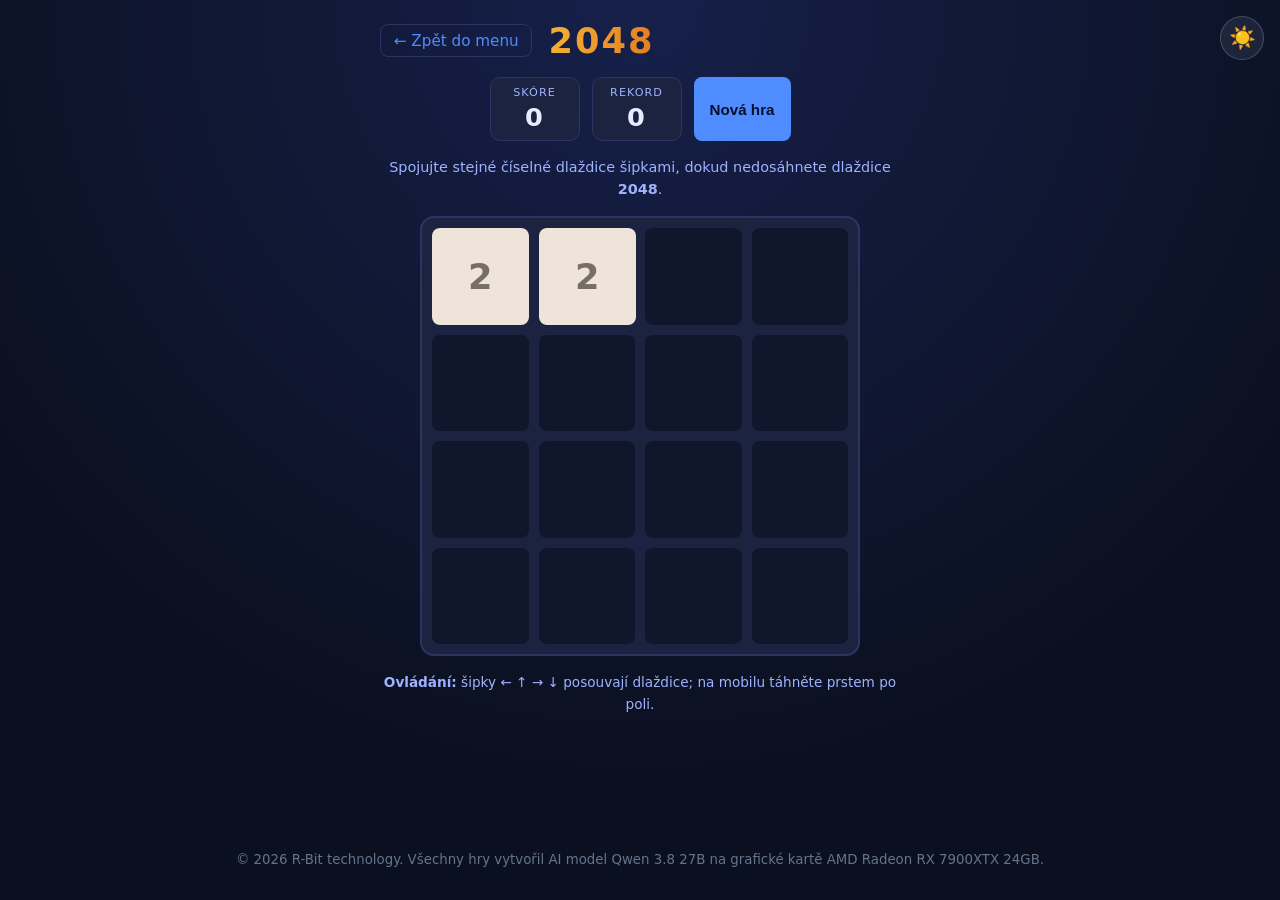
==== 2048/index.html @ 1dba9315 "feat: implement light theme toggle across all games and main menu - Added a theme switcher to toggle" ====
<!DOCTYPE html>
<html lang="cs">
<head>
  <meta charset="UTF-8">
  <meta name="viewport" content="width=device-width, initial-scale=1.0">
  <title>2048</title>
  <!-- společný přepínač motivu (tmavý / světlý) — skript běží synchronně, aby motiv platil i před vykreslením těla -->
  <link rel="stylesheet" href="../theme.css">
  <script src="../theme.js"></script>
  <!-- externí styl hry místo inline style -->
  <link rel="stylesheet" href="style.css">
  <!-- externí JS s logikou hry místo inline skriptu -->
  <script src="js.js" defer></script>
</head>
<body class="g2048-body">
  <!-- hlavička s návratem do rozcestníku -->
  <header class="g2048-header">
    <a class="back-link" href="../index.html">← Zpět do menu</a>
    <h1 class="g2048-title">2048</h1>
  </header>

  <main class="g2048-main">
    <!-- horní lišta se statistikami a tlačítkem nové hry -->
    <div class="hud">
      <div class="hud-box" aria-label="Skóre">
        <span class="hud-label">Skóre</span>
        <span class="hud-value" id="score">0</span>
      </div>

      <div class="hud-box" aria-label="Nejvyšší skóre">
        <span class="hud-label">Rekord</span>
        <span class="hud-value" id="best">0</span>
      </div>

      <button type="button" id="restartBtn" class="ctrl-btn" title="Nová hra">Nová hra</button>
    </div>

    <!-- krátké pravidlo hry nad polem -->
    <p class="rule-help">
      Spojujte stejné číselné dlaždice šipkami, dokud nedosáhnete dlaždice <strong>2048</strong>.
    </p>

    <!-- rel. obal — uvnitř je hrací pole, nad ním může být překryv stavů (výhra / konec) -->
    <div class="board-wrap">
      <!-- hrací pole: spodní vrstva = prázdná pozadí, horní vrstva = animované dlaždice -->
      <div id="board" class="g2048-board" role="grid" aria-label="Hrací pole 2048">
        <!-- statické pozadí políček, aby byla vidět mřížka i bez dlaždic -->
        <div class="grid-bg" id="gridBg" aria-hidden="true"></div>
        <!-- vrstva dlaždic, do které JS přidává a posouvá animované dlaždice -->
        <div class="tiles" id="tiles"></div>
      </div>

      <!-- stavy hry (výhra / konec) — překryv přes hrací pole, skrytý když nepotřebujeme -->
      <div class="overlay" id="overlay" hidden>
        <p class="overlay-text" id="overlayText">Konec hry</p>
        <button type="button" id="overlayBtn" class="ctrl-btn">Zkusit znovu</button>
      </div>
    </div>

    <!-- nápověda s ovládáním pod polem -->
    <p class="keys-help">
      <strong>Ovládání:</strong> šipky ← ↑ → ↓ posouvají dlaždice;
      na mobilu táhněte prstem po poli.
    </p>
  </main>

  <!-- patička s odkazem na hlavní stránku rozcestníku -->
  <footer class="g2048-footer">
    <small>© 2026 R-Bit technology. Všechny hry vytvořil AI model Qwen 3.8 27B na grafické kartě AMD Radeon RX 7900XTX 24GB.</small>
  </footer>
</body>
</html>
---- theme.css ----
/* ====== Přepínač motivu — společné styly pro menu i všechny hry ====== */
/* Tlačítko je pevně upnuto nahoře vpravo, takže je dostupné na každé stránce.
   Pozadí je neutrální poloprůhledné, aby fungovalo bez rozdílu na tmavém i světlém motivu. */
.theme-toggle {
  position: fixed;
  top: 1rem;
  right: 1rem;
  z-index: 50;
  width: 44px;
  height: 44px;
  display: inline-flex;
  align-items: center;
  justify-content: center;
  font-size: 1.35rem;
  line-height: 1;
  cursor: pointer;
  border-radius: 50%;
  border: 1px solid rgba(120, 130, 150, 0.45);
  background: rgba(120, 130, 150, 0.16);
  color: inherit;
  transition: transform 0.12s ease, background 0.15s ease;
}

/* jemná odezva na najetí a stisknutí */
.theme-toggle:hover {
  transform: scale(1.08);
  background: rgba(120, 130, 150, 0.28);
}

.theme-toggle:active {
  transform: scale(0.94);
}
---- 2048/style.css ----
/* ====== 2048 — vlastní proměnné barev, aby hra nezávisela na rozcestníku ====== */
.g2048-body,
.g2048-body * {
  box-sizing: border-box;
}

.g2048-body {
  --bg: #0b1020;
  --bg-panel: #1b2340;
  --border: #2b3561;
  --fg: #e6ecff;
  --accent: #4f8cff;
  --cell-empty: #10162b;
  --cell-base: #2a3458;

  margin: 0;
  min-height: 100vh;
  background: radial-gradient(circle at top, #16204a 0%, var(--bg) 70%);
  color: var(--fg);
  font-family: "Segoe UI", system-ui, -apple-system, sans-serif;
  display: flex;
  flex-direction: column;
  align-items: center;
  padding: 1.25rem 1rem 2rem;
}

/* hlavička s názvem hry a odkazem zpět */
.g2048-header {
  display: flex;
  align-items: center;
  gap: 1rem;
  width: 100%;
  max-width: 520px;
  margin-bottom: 1rem;
}

.back-link {
  color: var(--accent);
  text-decoration: none;
  font-size: 0.95rem;
  padding: 0.4rem 0.8rem;
  border: 1px solid var(--border);
  border-radius: 8px;
  transition: background 0.15s ease;
}

.back-link:hover {
  background: color-mix(in srgb, var(--accent) 15%, transparent);
}

.g2048-title {
  margin: 0;
  font-size: 2.2rem;
  letter-spacing: 2px;
  background: linear-gradient(90deg, #f2b134, #e67e22);
  -webkit-background-clip: text;
  background-clip: text;
  color: transparent;
}

/* hlavní rozložení — sloupec uprostřed */
.g2048-main {
  display: flex;
  flex-direction: column;
  gap: 1rem;
  align-items: center;
  width: 100%;
  max-width: 520px;
}

/* horní lišta se statistikami a tlačítkem nové hry */
.hud {
  display: flex;
  align-items: stretch;
  gap: 0.75rem;
  flex-wrap: wrap;
  justify-content: center;
}

/* jeden ukazatel (skóre / rekord) — tmavý displej */
.hud-box {
  display: flex;
  flex-direction: column;
  align-items: center;
  gap: 0.2rem;
  padding: 0.5rem 1rem;
  background: var(--bg-panel);
  border: 1px solid var(--border);
  border-radius: 10px;
  min-width: 90px;
}

.hud-label {
  font-size: 0.7rem;
  text-transform: uppercase;
  letter-spacing: 1px;
  color: #9fb2ff;
}

.hud-value {
  font-size: 1.6rem;
  font-weight: 700;
  font-variant-numeric: tabular-nums;
  letter-spacing: 1px;
}

/* tlačítko nové hry v liště */
.ctrl-btn {
  padding: 0.6rem 1rem;
  background: var(--accent);
  color: #06102a;
  border: none;
  border-radius: 8px;
  font-size: 0.95rem;
  font-weight: 600;
  cursor: pointer;
  transition: filter 0.15s ease, transform 0.1s ease;
}

.ctrl-btn:hover {
  filter: brightness(1.1);
}

.ctrl-btn:active {
  transform: translateY(1px);
}

/* krátké pravidlo hry nad polem */
.rule-help {
  margin: 0;
  font-size: 0.9rem;
  color: #9fb2ff;
  text-align: center;
  line-height: 1.5;
}

/* relativní obal pro hrací pole + překryv stavů */
.board-wrap {
  position: relative;
  width: 100%;
  max-width: 440px;
}

/* hrací pole — relativní kontejner se dvěma vrstvami (pozadí + dlaždice) */
.g2048-board {
  --pad: 10px; /* vnitřní okraj; musí odpovídat inset vrstvy dlaždic */
  position: relative;
  padding: var(--pad);
  background: var(--bg-panel);
  border: 2px solid var(--border);
  border-radius: 14px;
  touch-action: none; /* zamezuje scrollu stránky při tažení po poli */
}

/* spodní vrstva — statické pozadí políček 4x4, dává poli rozměr a mřížku */
.grid-bg {
  display: grid;
  grid-template-columns: repeat(4, minmax(0, 1fr));
  gap: 10px;
}

/* jedno prázdné pozadí políčka (čtverec přes aspect-ratio) */
.bg-cell {
  aspect-ratio: 1 / 1;
  border-radius: 8px;
  background: var(--cell-empty);
}

/* horní vrstva — absolutně položená nad pozadí, nese animované dlaždice */
.tiles {
  position: absolute;
  inset: var(--pad); /* zarovnání s obsahem pole (vnitřní okraj) */
}

/* jedna dlaždice — absolutně položená, positionuje ji JS přes left/top */
.tile {
  position: absolute;
  display: flex;
  align-items: center;
  justify-content: center;
  font-size: clamp(1.3rem, 6vw, 2.2rem);
  font-weight: 700;
  user-select: none;
  border-radius: 8px;
  color: #f9f6f2;
  /* plynulý posun při tahu; rozměry se mění jen při změně velikosti okna */
  transition: left 0.13s ease-in-out, top 0.13s ease-in-out,
              width 0.13s ease, height 0.13s ease;
  will-change: transform;
}

/* objev nové dlaždice — jemné zvětšení od nuly */
@keyframes dlazdice-objev {
  from { transform: scale(0); }
  to   { transform: scale(1); }
}

/* dlaždice vzniklá sloučením — mírné „vyfouknutí" dolehnutí */
@keyframes dlazdice-pop {
  0%   { transform: scale(0); }
  60%  { transform: scale(1.15); }
  100% { transform: scale(1); }
}

.tile.new    { animation: dlazdice-objev 0.18s ease; }
.tile.merged { animation: dlazdice-pop 0.2s ease; }

/* barvy jednotlivých hodnot dlaždic (klasická paleta 2048) */
.tile.v-2    { background: #eee4da; color: #776e65; }
.tile.v-4    { background: #ede0c8; color: #776e65; }
.tile.v-8    { background: #f2b179; color: #f9f6f2; }
.tile.v-16   { background: #f59563; color: #f9f6f2; }
.tile.v-32   { background: #f67c5f; color: #f9f6f2; }
.tile.v-64   { background: #f65e3b; color: #f9f6f2; }
.tile.v-128  { background: #edcf72; color: #f9f6f2; font-size: clamp(1.1rem, 5vw, 1.9rem); }
.tile.v-256  { background: #edcc61; color: #f9f6f2; font-size: clamp(1.1rem, 5vw, 1.9rem); }
.tile.v-512  { background: #edc850; color: #f9f6f2; font-size: clamp(1.1rem, 5vw, 1.9rem); }
.tile.v-1024 { background: #edc53f; color: #f9f6f2; font-size: clamp(0.9rem, 4vw, 1.5rem); }

/* dlaždice 2048 a vyšší — zlaté zvýraznění pro úspěch */
.tile.v-max  {
  background: linear-gradient(135deg, #ffd54f, #ff8f00);
  color: #3a2a00;
  font-size: clamp(0.9rem, 4vw, 1.5rem);
}

/* překryv stavů (výhra / konec) nad herním polem */
.overlay {
  position: absolute;
  inset: 0;
  display: flex;
  flex-direction: column;
  align-items: center;
  justify-content: center;
  gap: 1rem;
  background: rgba(5, 8, 22, 0.78);
  border-radius: 14px;
  backdrop-filter: blur(2px);
}

.overlay-text {
  margin: 0;
  font-size: 1.5rem;
  font-weight: 700;
  text-align: center;
  padding: 0 1rem;
}

/* při skrytí overlay (hidden) odpojíme i zobrazení */
.overlay[hidden] {
  display: none;
}

/* nápověda s ovládáním pod polem */
.keys-help {
  margin: 0;
  font-size: 0.85rem;
  color: #9fb2ff;
  line-height: 1.6;
  text-align: center;
}

/* patička rozcestníku */
.g2048-footer {
  margin-top: auto;
  padding-top: 2rem;
  color: #64748b;
}

/* ====== Světlý motiv 2048 (aktivuje se přes html[data-motiv="svetly"]) ====== */
/* Přepíšeme barevné proměnné na světlou paletu; dlaždice si drží vlastní barvy. */
html[data-motiv="svetly"] .g2048-body {
  --bg: #eef2f8;
  --bg-panel: #ffffff;
  --border: #cbd5e1;
  --fg: #1e293b;
  --accent: #2563eb;
  --cell-empty: #dbe2ec;
  --cell-base: #c3cede;
}

/* světlé pozadí stránky a viditelná plocha hracího pole */
html[data-motiv="svetly"] .g2048-body {
  background: radial-gradient(circle at top, #ffffff 0%, var(--bg) 70%);
}

/* nadpis — tmavší zlatý gradient pro čitelnost na světlém pozadí */
html[data-motiv="svetly"] .g2048-title {
  background: linear-gradient(90deg, #d97706, #c2410c);
  -webkit-background-clip: text;
  background-clip: text;
}

/* popisky ukazatelů a nápovědy — tmavé odstíny pro kontrast */
html[data-motiv="svetly"] .hud-label,
html[data-motiv="svetly"] .rule-help,
html[data-motiv="svetly"] .keys-help {
  color: #475569;
}

/* překryv stavů — světlé poloprůhledné místo tmavého */
html[data-motiv="svetly"] .overlay {
  background: rgba(255, 255, 255, 0.82);
}

/* tlačítko akcentu — tmavý text zůstává čitelný i na světlém motivu */
html[data-motiv="svetly"] .ctrl-btn {
  color: #ffffff;
}

/* patička — čitelný tmavý odstín */
html[data-motiv="svetly"] .g2048-footer {
  color: #64748b;
}
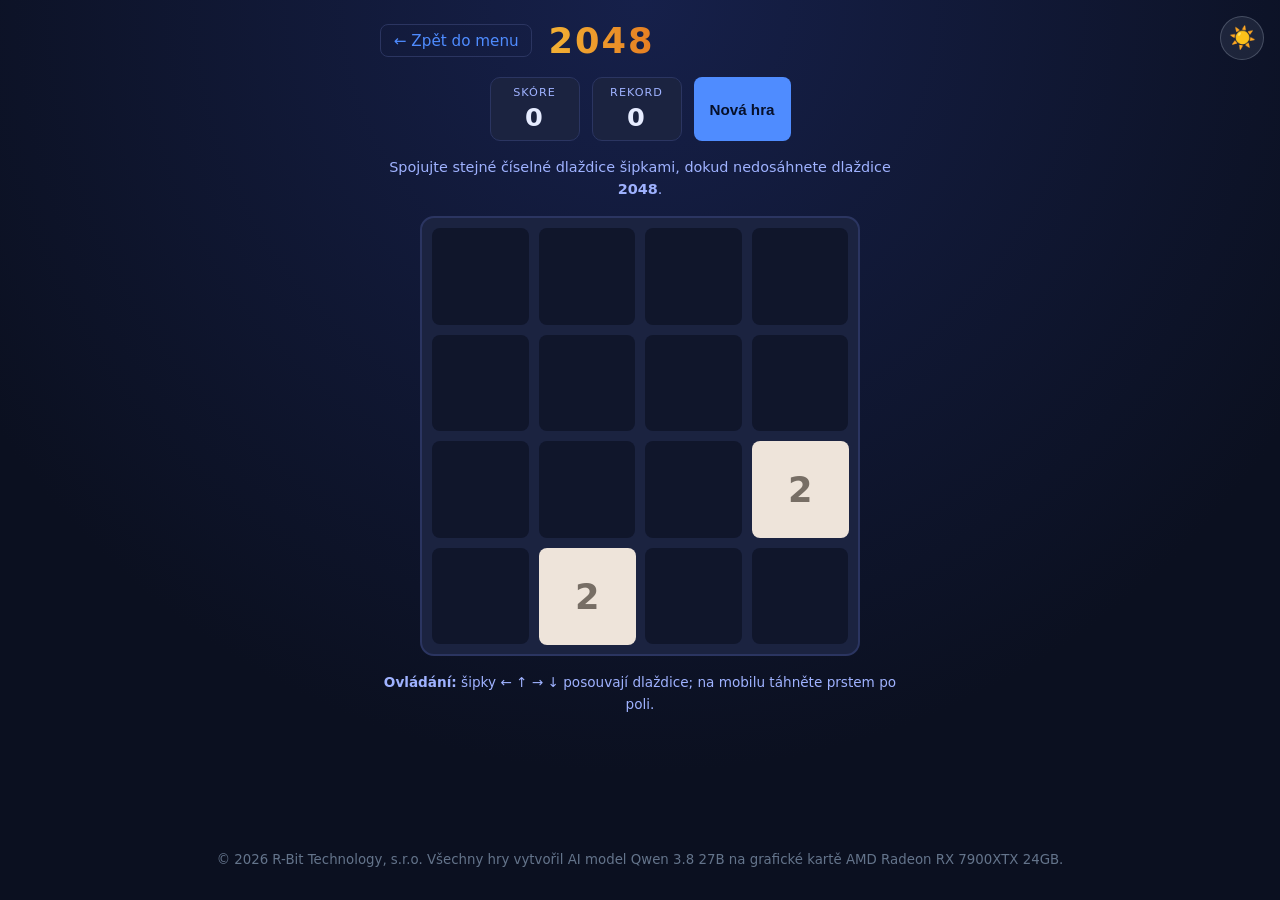
==== commit c25ef0fa: "fix: opravit název společnosti v patičkách všech her" ====
--- a/2048/index.html
+++ b/2048/index.html
@@ -66,7 +66,7 @@
 
   <!-- patička s odkazem na hlavní stránku rozcestníku -->
   <footer class="g2048-footer">
-    <small>© 2026 R-Bit technology. Všechny hry vytvořil AI model Qwen 3.8 27B na grafické kartě AMD Radeon RX 7900XTX 24GB.</small>
+    <small>© 2026 R-Bit Technology, s.r.o. Všechny hry vytvořil AI model Qwen 3.8 27B na grafické kartě AMD Radeon RX 7900XTX 24GB.</small>
   </footer>
 </body>
 </html>
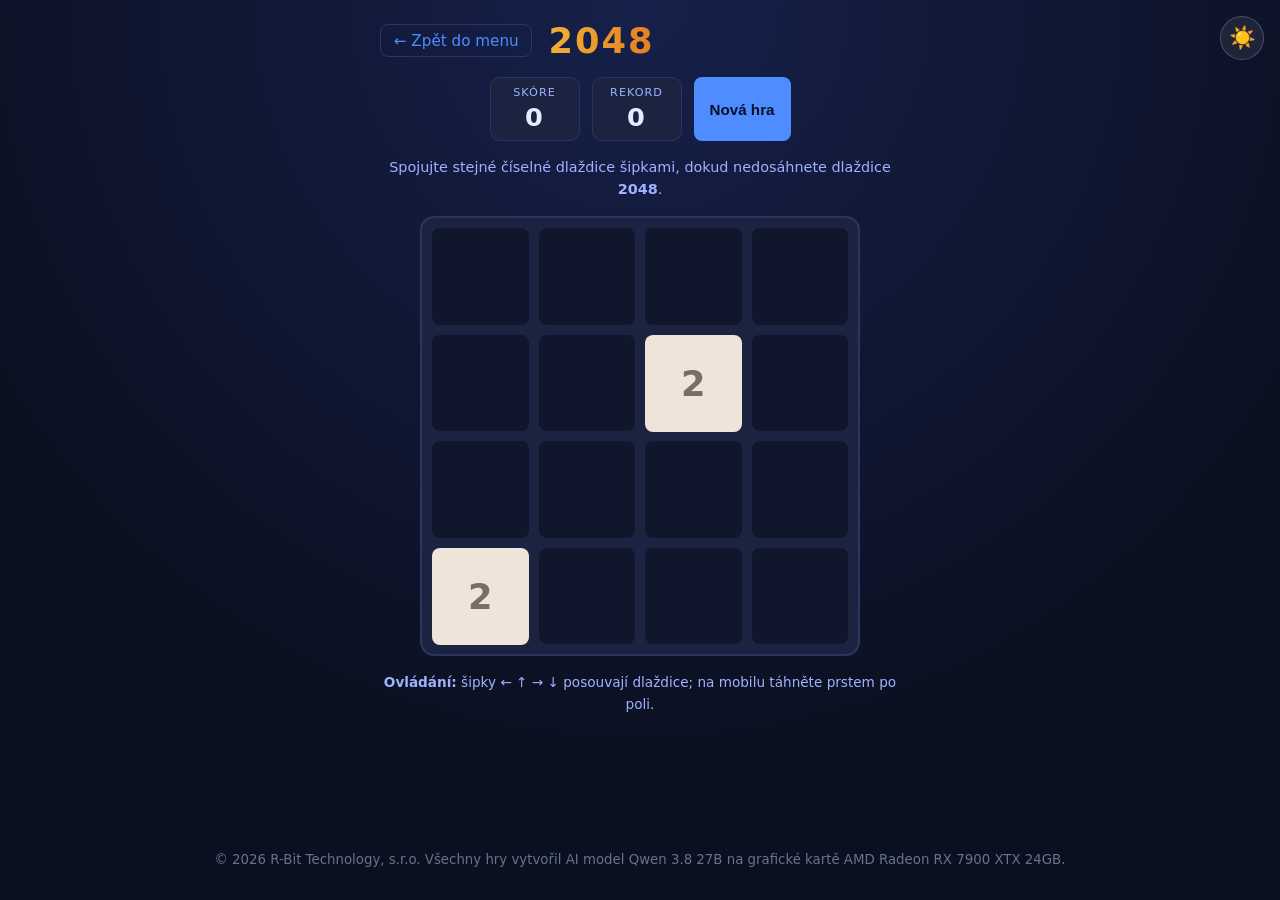
==== commit 28aa13e3: "fix: opravit překlep v názvu grafické karty v patičkách her" ====
--- a/2048/index.html
+++ b/2048/index.html
@@ -66,7 +66,7 @@
 
   <!-- patička s odkazem na hlavní stránku rozcestníku -->
   <footer class="g2048-footer">
-    <small>© 2026 R-Bit Technology, s.r.o. Všechny hry vytvořil AI model Qwen 3.8 27B na grafické kartě AMD Radeon RX 7900XTX 24GB.</small>
+    <small>© 2026 R-Bit Technology, s.r.o. Všechny hry vytvořil AI model Qwen 3.8 27B na grafické kartě AMD Radeon RX 7900 XTX 24GB.</small>
   </footer>
 </body>
 </html>
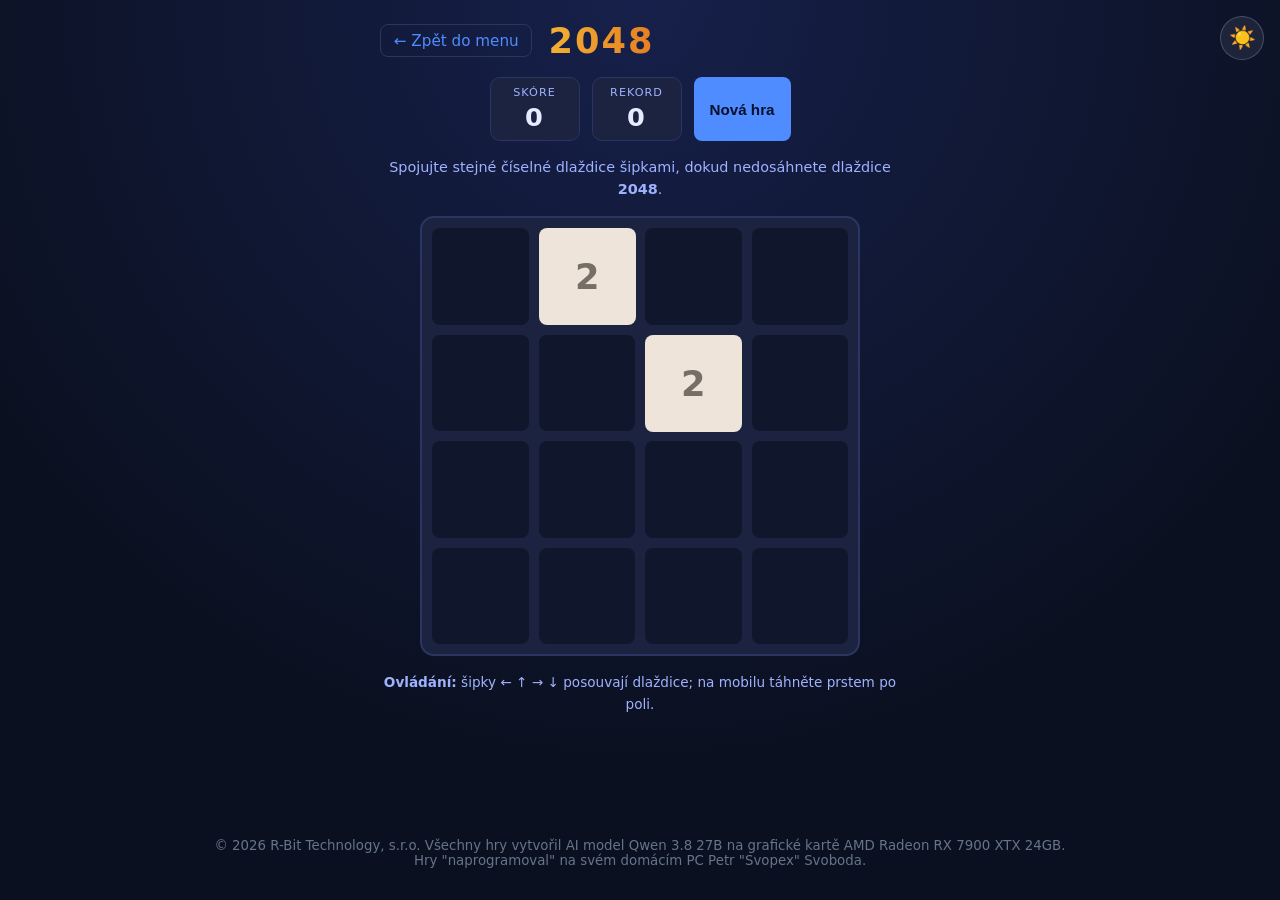
==== commit b0e1fb59: "Add "Karetní pexeso" game and update footers across all games - Introduced a new game "Karetní pexes" ====
--- a/2048/index.html
+++ b/2048/index.html
@@ -67,6 +67,7 @@
   <!-- patička s odkazem na hlavní stránku rozcestníku -->
   <footer class="g2048-footer">
     <small>© 2026 R-Bit Technology, s.r.o. Všechny hry vytvořil AI model Qwen 3.8 27B na grafické kartě AMD Radeon RX 7900 XTX 24GB.</small>
+    <small>Hry "naprogramoval" na svém domácím PC Petr "Svopex" Svoboda.</small>
   </footer>
 </body>
 </html>
--- a/2048/style.css
+++ b/2048/style.css
@@ -265,6 +265,12 @@
   margin-top: auto;
   padding-top: 2rem;
   color: #64748b;
+  text-align: center;
+}
+
+/* každý řádek v patičce na samostatném řádku */
+.g2048-footer small {
+  display: block;
 }
 
 /* ====== Světlý motiv 2048 (aktivuje se přes html[data-motiv="svetly"]) ====== */
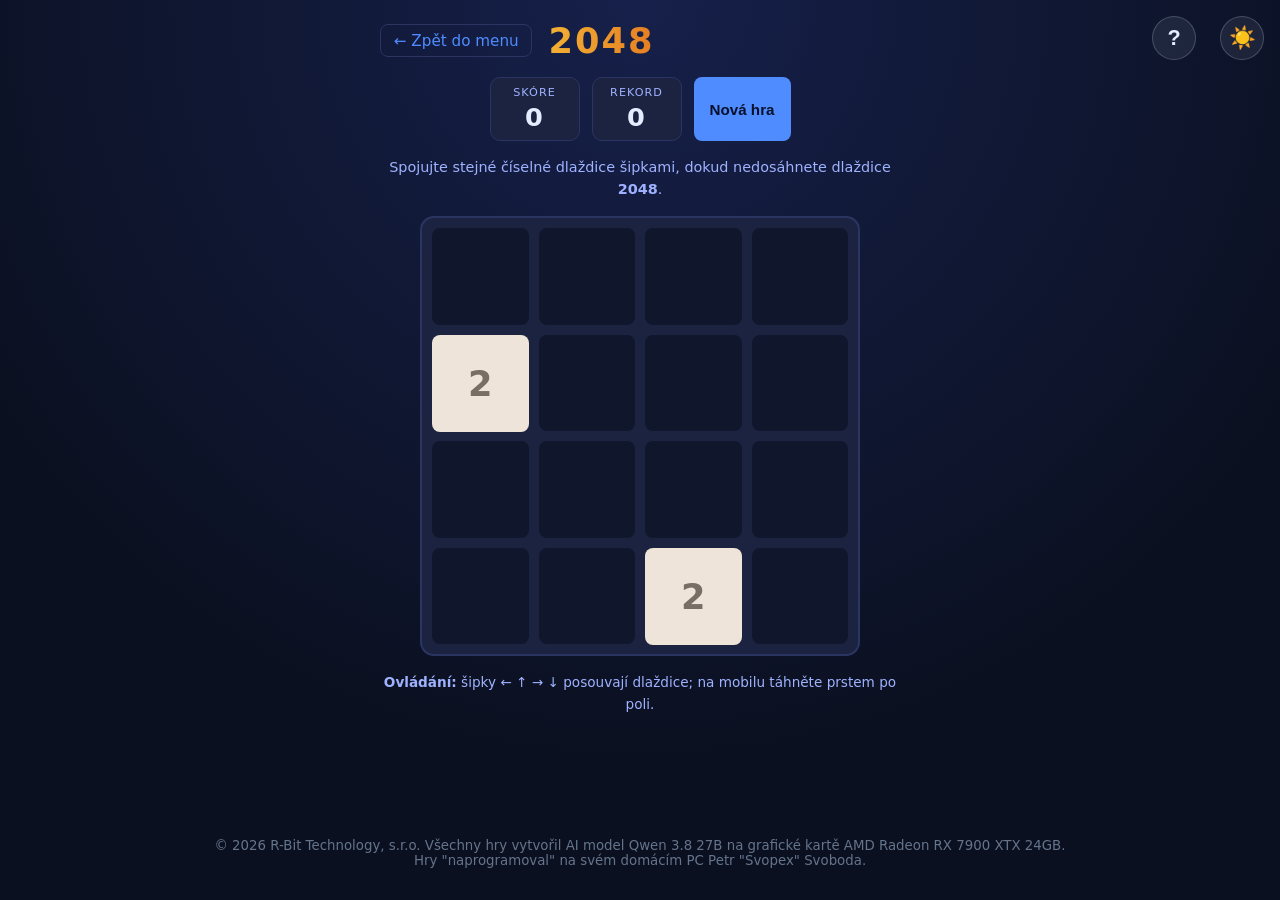
==== commit 6c9395ac: "Add info modal functionality with CSS and JavaScript - Implemented a fixed info button that opens a " ====
--- a/2048/index.html
+++ b/2048/index.html
@@ -7,12 +7,54 @@
   <!-- společný přepínač motivu (tmavý / světlý) — skript běží synchronně, aby motiv platil i před vykreslením těla -->
   <link rel="stylesheet" href="../theme.css">
   <script src="../theme.js"></script>
+  <!-- společné info okno: styly tlačítka a modálního dialogu s popisem hry -->
+  <link rel="stylesheet" href="../info.css">
   <!-- externí styl hry místo inline style -->
   <link rel="stylesheet" href="style.css">
   <!-- externí JS s logikou hry místo inline skriptu -->
   <script src="js.js" defer></script>
+  <!-- společné info okno: logika otevírání/zavírání modálního dialogu -->
+  <script src="../info.js" defer></script>
 </head>
 <body class="g2048-body">
+  <!-- info tlačítko — otevře okno s popisem, pravidly a ovládáním hry -->
+  <button type="button" class="info-toggle" aria-label="Informace o hře" title="Jak se hra hraje">?</button>
+
+  <!-- info okno: statický obsah s popisem, pravidly, ovládáním a nastavením -->
+  <div class="info-modal" id="infoModal" role="dialog" aria-modal="true" aria-labelledby="infoTitle" hidden>
+    <div class="info-panel">
+      <div class="info-head">
+        <h2 class="info-title" id="infoTitle">🔢 2048</h2>
+        <button type="button" class="info-close" aria-label="Zavřít informace">✕</button>
+      </div>
+
+      <p>Skládejte dlaždice s mocninami dvou posunováním po mřížce. Stejné dlaždice se při srážce spojí na dvojnásobek; cílem je vytvořit dlaždice 2048.</p>
+
+      <h3 class="info-section">Pravidla</h3>
+      <ul class="info-list">
+        <li>Hrajete na mřížce 4 × 4 dlaždic.</li>
+        <li>Každým tahem posunete všechny dlaždice jedním směrem (vlevo, vpravo, nahoru, dolů).</li>
+        <li>Dvě dlaždice se stejnou hodnotou se při srážce sloučí a zdvojnásobí; z toho získáte body.</li>
+        <li>Po každém tahu se na náhodném volném místě objeví nová dlaždice (většinou 2, občas 4).</li>
+        <li>Vyhraje, kdo dosáhne dlaždice 2048; hra končí, když už není možné žádný tah udělat.</li>
+      </ul>
+
+      <h3 class="info-section">Ovládání</h3>
+      <ul class="info-list">
+        <li>Šipky — posun dlaždic do zvoleného směru</li>
+        <li>Dotyk / tažení (swipe) na mobilu — stejný efekt jako šipky</li>
+        <li>Tlačítko <em>Nová hra</em> — resetuje mřížku a skóre</li>
+      </ul>
+
+      <h3 class="info-section">Nastavení hry</h3>
+      <ul class="info-list">
+        <li>Mřížka je pevně 4 × 4 a cílem vždy dlaždice 2048.</li>
+        <li>Dlačdice se sloučí s plynulou animací posunu a „vyfouknutím" nové hodnoty.</li>
+        <li>Rekord (nejvyšší skóre) se ukládá do prohlížeče a přežije zavření stránky.</li>
+      </ul>
+    </div>
+  </div>
+
   <!-- hlavička s návratem do rozcestníku -->
   <header class="g2048-header">
     <a class="back-link" href="../index.html">← Zpět do menu</a>
--- a/info.css
+++ b/info.css
@@ -0,0 +1,144 @@
+/* ====== Společné info okno — tlačítko "?" + modální dialog s popisem hry ====== */
+/* Tlačítko je pevně upnuto nahoře vpravo vedle přepínače motivu,
+   aby bylo dostupné na každé stránce bez ohledu na rozložení hry. */
+.info-toggle {
+  position: fixed;
+  top: 1rem;
+  right: 5.25rem; /* vlevo od tlačítka motivu (44px + mezera) */
+  z-index: 50;
+  width: 44px;
+  height: 44px;
+  display: inline-flex;
+  align-items: center;
+  justify-content: center;
+  font-size: 1.35rem;
+  line-height: 1;
+  font-weight: 700;
+  cursor: pointer;
+  border-radius: 50%;
+  border: 1px solid rgba(120, 130, 150, 0.45);
+  background: rgba(120, 130, 150, 0.16);
+  color: inherit;
+  transition: transform 0.12s ease, background 0.15s ease;
+}
+
+/* jemná odezva na najetí a stisknutí — stejná jako u přepínače motivu */
+.info-toggle:hover {
+  transform: scale(1.08);
+  background: rgba(120, 130, 150, 0.28);
+}
+
+.info-toggle:active {
+  transform: scale(0.94);
+}
+
+/* ====== Modální dialog s popisem hry ====== */
+/* Překryv (backdrop) zakryje celou stránku a tlumí pozadí. */
+.info-modal {
+  position: fixed;
+  inset: 0;
+  z-index: 100;
+  display: flex;
+  align-items: center;
+  justify-content: center;
+  padding: 1rem;
+  background: rgba(8, 12, 24, 0.6);
+  backdrop-filter: blur(3px);
+}
+
+/* skrytý stav — dialog se zobrazuje přes hidden atribut */
+.info-modal[hidden] {
+  display: none;
+}
+
+/* vnitřní panel s obsahem — omezená šířka a výška s vlastním scrollem */
+.info-panel {
+  width: 100%;
+  max-width: 560px;
+  max-height: min(80vh, 720px);
+  overflow-y: auto;
+  background: var(--info-bg, #1e293b);
+  color: var(--info-fg, #e2e8f0);
+  border: 1px solid var(--info-border, #334155);
+  border-radius: 14px;
+  box-shadow: 0 20px 50px rgba(0, 0, 0, 0.45);
+  padding: 1.5rem 1.75rem 1.75rem;
+  font-family: "Segoe UI", system-ui, -apple-system, sans-serif;
+}
+
+/* záhlaví panelu — název hry a zavírací tlačítko vedle sebe */
+.info-head {
+  display: flex;
+  align-items: center;
+  justify-content: space-between;
+  gap: 1rem;
+  margin-bottom: 1rem;
+}
+
+.info-title {
+  margin: 0;
+  font-size: 1.4rem;
+  font-weight: 700;
+}
+
+/* kruhové zavírací tlačítko vpravo nahoře */
+.info-close {
+  width: 36px;
+  height: 36px;
+  flex: none;
+  display: inline-flex;
+  align-items: center;
+  justify-content: center;
+  font-size: 1.25rem;
+  line-height: 1;
+  cursor: pointer;
+  border-radius: 50%;
+  border: 1px solid var(--info-border, #334155);
+  background: transparent;
+  color: inherit;
+  transition: background 0.15s ease, transform 0.12s ease;
+}
+
+.info-close:hover {
+  background: rgba(120, 130, 150, 0.2);
+  transform: scale(1.08);
+}
+
+/* nadpisy jednotlivých sekcí (Pravidla / Ovládání / Nastavení) */
+.info-section {
+  margin: 1.1rem 0 0.4rem;
+  font-size: 1.02rem;
+  font-weight: 600;
+  color: var(--info-accent, #38bdf8);
+}
+
+/* textový odstavec v popisu */
+.info-panel p {
+  margin: 0.4rem 0;
+  line-height: 1.55;
+}
+
+/* odrážkový seznam — např. pravidla nebo možnosti nastavení */
+.info-list {
+  margin: 0.3rem 0 0.6rem;
+  padding-left: 1.3rem;
+  line-height: 1.55;
+}
+
+/* zkrácený popisek pod odstavcem (např. vysvětlení kláves) */
+.info-note {
+  margin-top: 0.25rem;
+  font-size: 0.9rem;
+  opacity: 0.8;
+}
+
+/* ====== Přizpůsobení světlému motivu ====== */
+/* Každá hra si může definovat vlastní proměnné --info-*;
+   výchozí hodnoty pro světlý motiv přepíšeme tady, aby dialog
+   fungoval na stránkách, které tyto proměnné sami nezadávají. */
+html[data-motiv="svetly"] .info-panel {
+  --info-bg: #ffffff;
+  --info-fg: #1e293b;
+  --info-border: #cbd5e1;
+  --info-accent: #0284c7;
+}
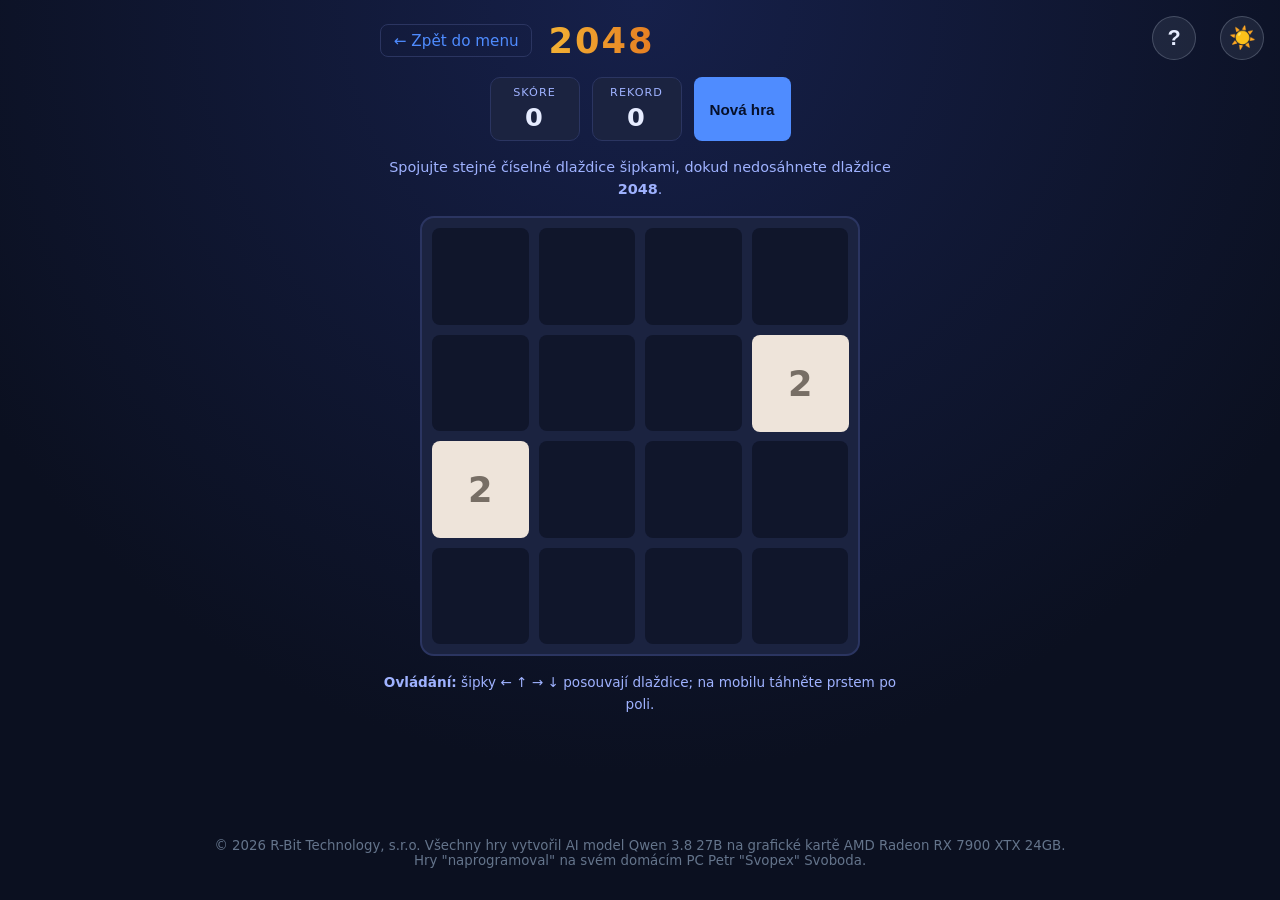
==== commit 3c5a3545: "Uprava cestiny." ====
--- a/2048/index.html
+++ b/2048/index.html
@@ -49,7 +49,7 @@
       <h3 class="info-section">Nastavení hry</h3>
       <ul class="info-list">
         <li>Mřížka je pevně 4 × 4 a cílem vždy dlaždice 2048.</li>
-        <li>Dlačdice se sloučí s plynulou animací posunu a „vyfouknutím" nové hodnoty.</li>
+        <li>Dlaždice se sloučí s plynulou animací posunu a „vyfouknutím" nové hodnoty.</li>
         <li>Rekord (nejvyšší skóre) se ukládá do prohlížeče a přežije zavření stránky.</li>
       </ul>
     </div>
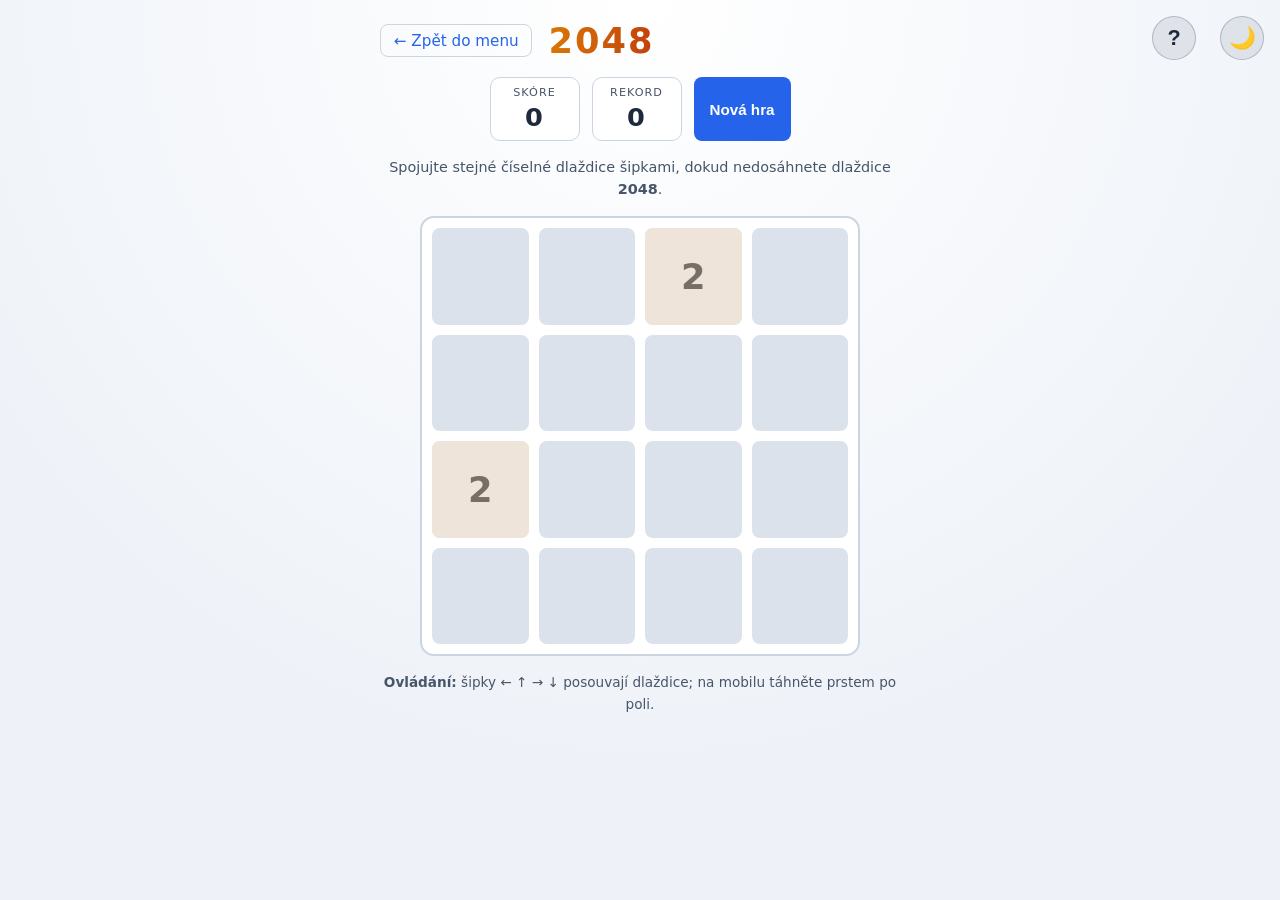
==== commit 46b50a4c: "fix: odstranit patičky s autorskými poznámkami ze všech herních stránek" ====
--- a/2048/index.html
+++ b/2048/index.html
@@ -105,11 +105,5 @@
       na mobilu táhněte prstem po poli.
     </p>
   </main>
-
-  <!-- patička s odkazem na hlavní stránku rozcestníku -->
-  <footer class="g2048-footer">
-    <small>© 2026 R-Bit Technology, s.r.o. Všechny hry vytvořil AI model Qwen 3.8 27B na grafické kartě AMD Radeon RX 7900 XTX 24GB.</small>
-    <small>Hry "naprogramoval" na svém domácím PC Petr "Svopex" Svoboda.</small>
-  </footer>
 </body>
 </html>
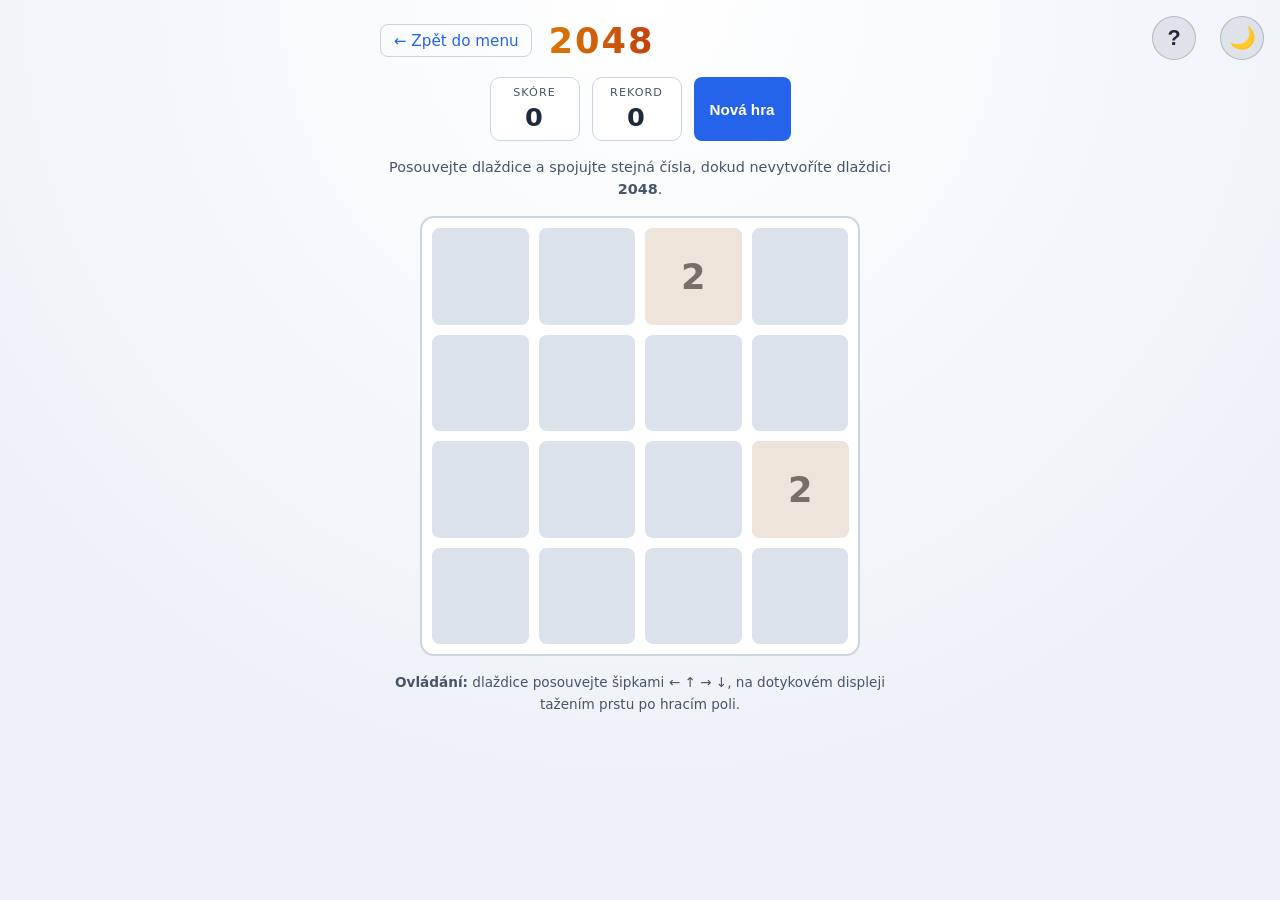
==== commit a13cb531: "Refactor game messages and UI text for clarity and consistency across multiple games - Updated end g" ====
--- a/2048/index.html
+++ b/2048/index.html
@@ -18,7 +18,7 @@
 </head>
 <body class="g2048-body">
   <!-- info tlačítko — otevře okno s popisem, pravidly a ovládáním hry -->
-  <button type="button" class="info-toggle" aria-label="Informace o hře" title="Jak se hra hraje">?</button>
+  <button type="button" class="info-toggle" aria-label="Informace o hře" title="Jak hrát">?</button>
 
   <!-- info okno: statický obsah s popisem, pravidly, ovládáním a nastavením -->
   <div class="info-modal" id="infoModal" role="dialog" aria-modal="true" aria-labelledby="infoTitle" hidden>
@@ -28,29 +28,30 @@
         <button type="button" class="info-close" aria-label="Zavřít informace">✕</button>
       </div>
 
-      <p>Skládejte dlaždice s mocninami dvou posunováním po mřížce. Stejné dlaždice se při srážce spojí na dvojnásobek; cílem je vytvořit dlaždice 2048.</p>
+      <p>Posouvejte číselné dlaždice po mřížce a spojujte stejné hodnoty do vyšších mocnin dvou. Cílem je vytvořit dlaždici 2048.</p>
 
       <h3 class="info-section">Pravidla</h3>
       <ul class="info-list">
-        <li>Hrajete na mřížce 4 × 4 dlaždic.</li>
-        <li>Každým tahem posunete všechny dlaždice jedním směrem (vlevo, vpravo, nahoru, dolů).</li>
-        <li>Dvě dlaždice se stejnou hodnotou se při srážce sloučí a zdvojnásobí; z toho získáte body.</li>
-        <li>Po každém tahu se na náhodném volném místě objeví nová dlaždice (většinou 2, občas 4).</li>
-        <li>Vyhraje, kdo dosáhne dlaždice 2048; hra končí, když už není možné žádný tah udělat.</li>
+        <li>Hraje se na mřížce 4 × 4 políčka. Na začátku jsou na ní dvě dlaždice.</li>
+        <li>Každým tahem posunete všechny dlaždice co nejdál jedním směrem – doleva, doprava, nahoru nebo dolů.</li>
+        <li>Když do sebe narazí dvě dlaždice se stejnou hodnotou, spojí se v jednu s dvojnásobnou hodnotou. Každá dlaždice se v jednom tahu spojí nejvýše jednou.</li>
+        <li>Za každé spojení získáte tolik bodů, jaká je hodnota nové dlaždice.</li>
+        <li>Po každém tahu, při kterém se něco pohne, se na náhodném volném políčku objeví nová dlaždice – s pravděpodobností 90 % dvojka, jinak čtyřka.</li>
+        <li>Vyhrajete, jakmile vytvoříte dlaždici 2048. Hra končí, když je pole plné a žádné dvě sousední dlaždice už nelze spojit.</li>
       </ul>
 
       <h3 class="info-section">Ovládání</h3>
       <ul class="info-list">
-        <li>Šipky — posun dlaždic do zvoleného směru</li>
-        <li>Dotyk / tažení (swipe) na mobilu — stejný efekt jako šipky</li>
-        <li>Tlačítko <em>Nová hra</em> — resetuje mřížku a skóre</li>
+        <li>Šipky ← ↑ → ↓ – posun dlaždic zvoleným směrem</li>
+        <li>Tažení prstem po hracím poli (na dotykovém displeji) – posun dlaždic ve směru tahu</li>
+        <li>Tlačítko <em>Nová hra</em> – vymaže pole a vynuluje skóre</li>
       </ul>
 
       <h3 class="info-section">Nastavení hry</h3>
       <ul class="info-list">
-        <li>Mřížka je pevně 4 × 4 a cílem vždy dlaždice 2048.</li>
-        <li>Dlaždice se sloučí s plynulou animací posunu a „vyfouknutím" nové hodnoty.</li>
-        <li>Rekord (nejvyšší skóre) se ukládá do prohlížeče a přežije zavření stránky.</li>
+        <li>Hra nemá žádná nastavení – mřížka má vždy 4 × 4 políčka a cílem je vždy dlaždice 2048.</li>
+        <li>Dlaždice se posouvají plynule, nové a spojené dlaždice se objevují s krátkou animací.</li>
+        <li>Rekord (nejvyšší dosažené skóre) se ukládá v prohlížeči, takže zůstane zachován i po zavření stránky.</li>
       </ul>
     </div>
   </div>
@@ -79,7 +80,7 @@
 
     <!-- krátké pravidlo hry nad polem -->
     <p class="rule-help">
-      Spojujte stejné číselné dlaždice šipkami, dokud nedosáhnete dlaždice <strong>2048</strong>.
+      Posouvejte dlaždice a spojujte stejná čísla, dokud nevytvoříte dlaždici <strong>2048</strong>.
     </p>
 
     <!-- rel. obal — uvnitř je hrací pole, nad ním může být překryv stavů (výhra / konec) -->
@@ -95,14 +96,14 @@
       <!-- stavy hry (výhra / konec) — překryv přes hrací pole, skrytý když nepotřebujeme -->
       <div class="overlay" id="overlay" hidden>
         <p class="overlay-text" id="overlayText">Konec hry</p>
-        <button type="button" id="overlayBtn" class="ctrl-btn">Zkusit znovu</button>
+        <button type="button" id="overlayBtn" class="ctrl-btn">Nová hra</button>
       </div>
     </div>
 
     <!-- nápověda s ovládáním pod polem -->
     <p class="keys-help">
-      <strong>Ovládání:</strong> šipky ← ↑ → ↓ posouvají dlaždice;
-      na mobilu táhněte prstem po poli.
+      <strong>Ovládání:</strong> dlaždice posouvejte šipkami ← ↑ → ↓,
+      na dotykovém displeji tažením prstu po hracím poli.
     </p>
   </main>
 </body>
